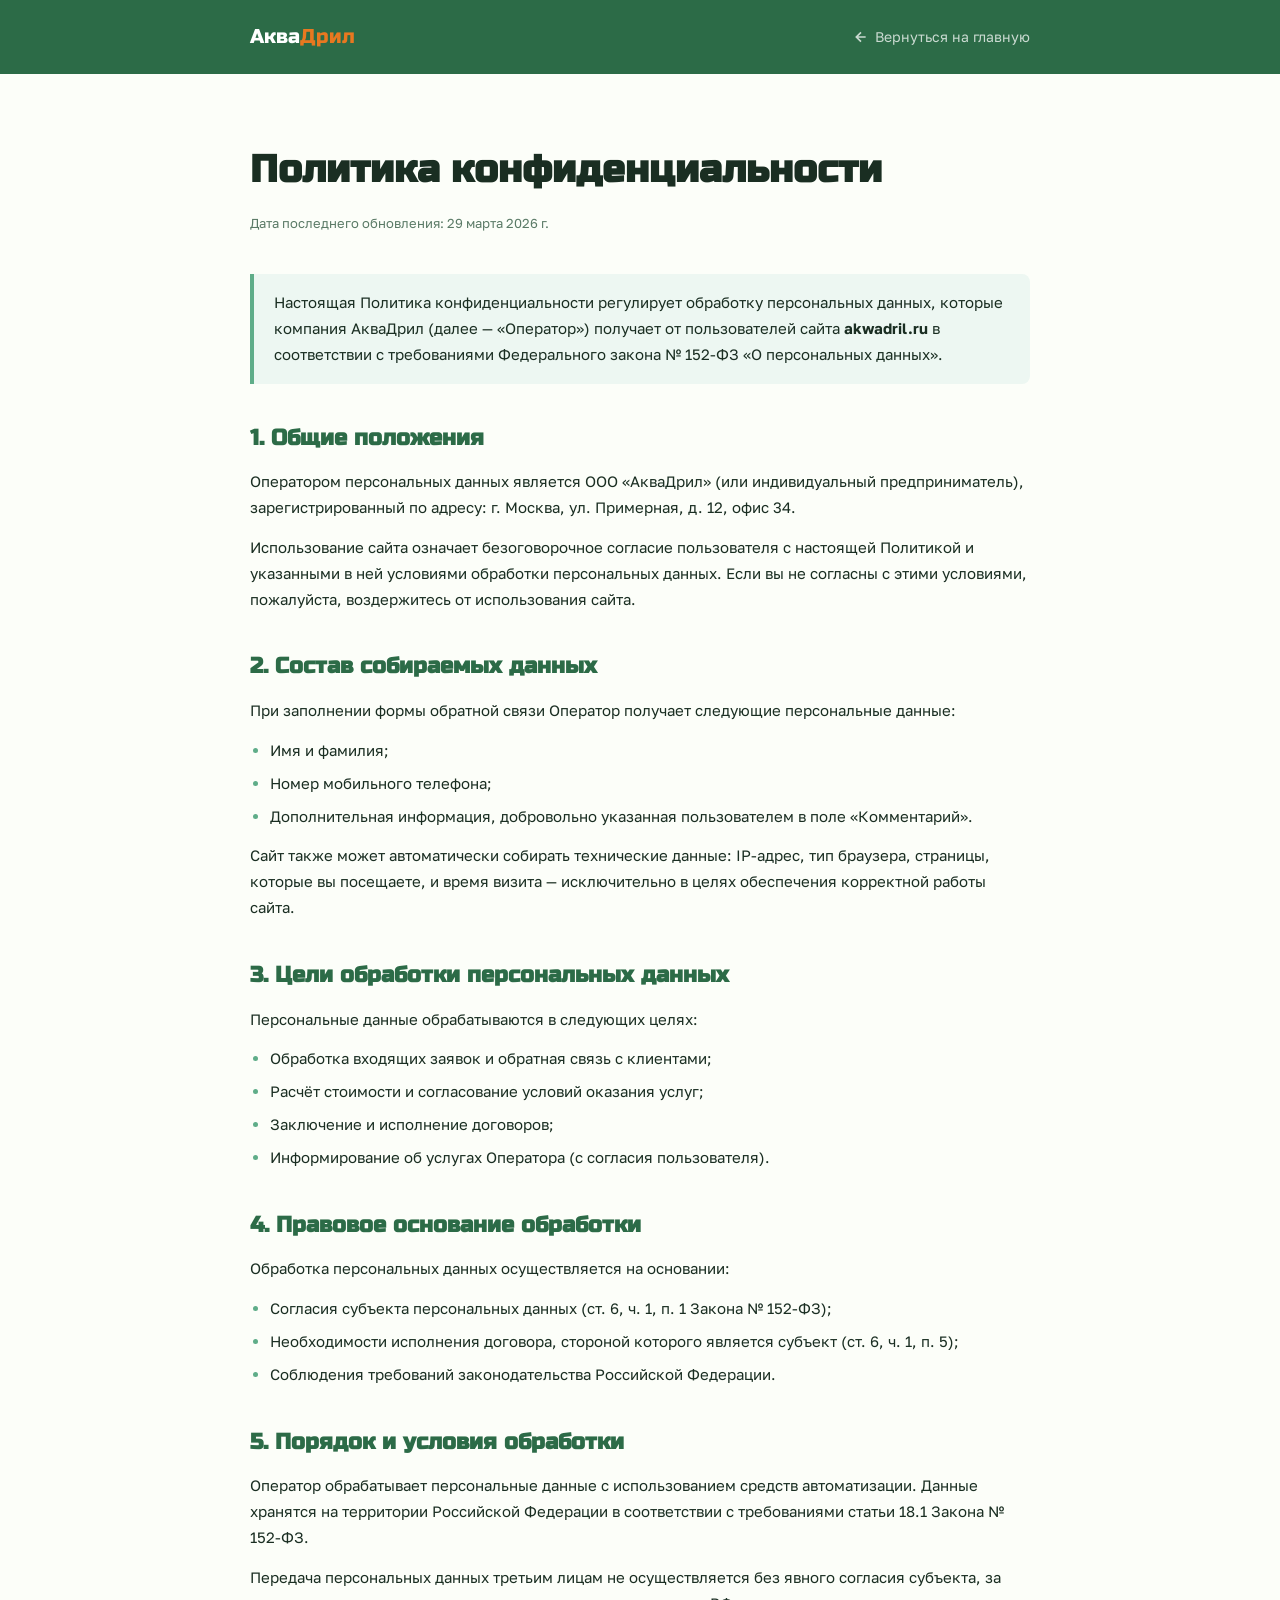
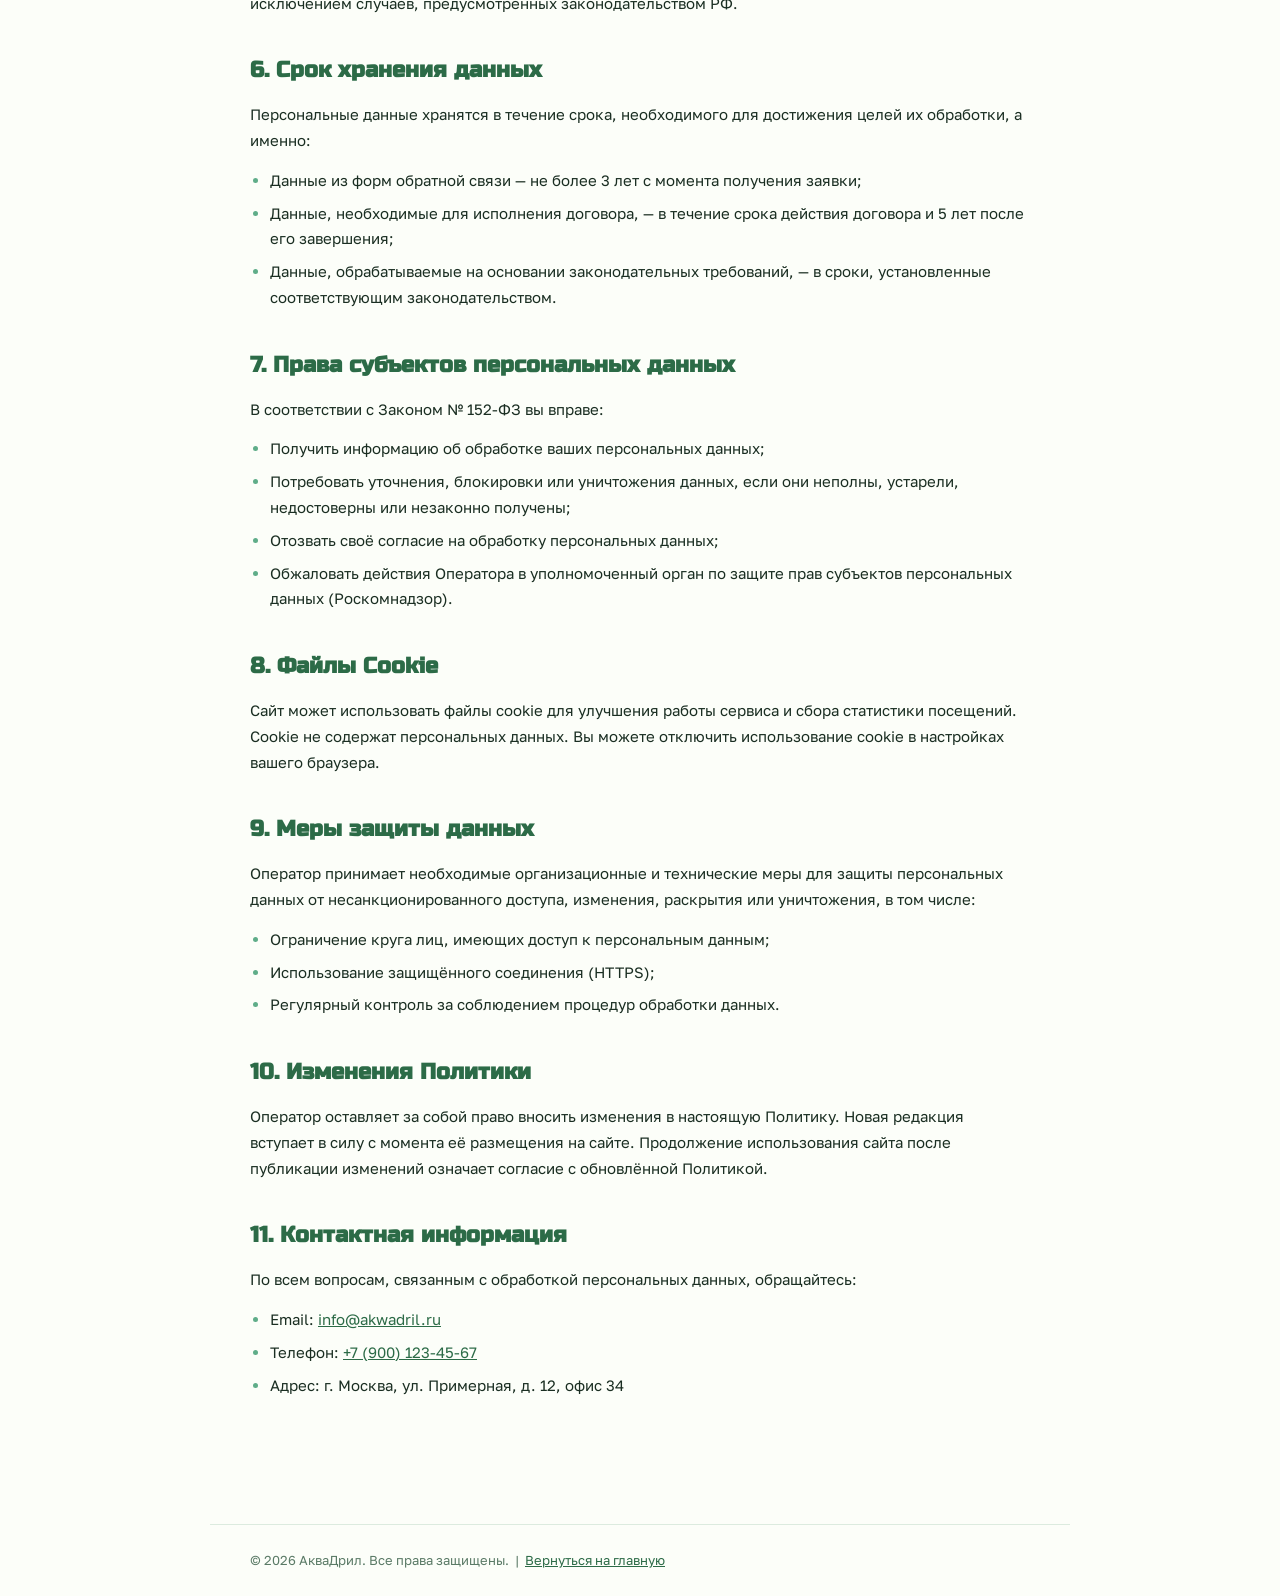
==== privacy.html @ 633daea2 "first commit" ====
<!DOCTYPE html>
<html lang="ru">
<head>
  <meta charset="UTF-8" />
  <meta name="viewport" content="width=device-width, initial-scale=1.0" />
  <title>Политика конфиденциальности — АкваДрил</title>
  <link rel="preconnect" href="https://fonts.googleapis.com" />
  <link rel="preconnect" href="https://fonts.gstatic.com" crossorigin />
  <link href="https://fonts.googleapis.com/css2?family=Russo+One&family=Golos+Text:wght@400;500;600;700&display=swap" rel="stylesheet" />
  <style>
    :root {
      --green:      #5FAD89;
      --green-dark: #2C6B47;
      --green-light:#EDF7F2;
      --orange:     #E87820;
      --text:       #1A2E22;
      --muted:      #5A7A66;
      --white:      #FCFEF9;
      --fh: 'Russo One', sans-serif;
      --fb: 'Golos Text', sans-serif;
    }
    *, *::before, *::after { box-sizing:border-box; margin:0; padding:0; }
    html { scroll-behavior:smooth; }
    body {
      font-family: var(--fb);
      font-size: clamp(15px,1.1vw,17px);
      line-height: 1.72;
      color: var(--text);
      background: var(--white);
    }
    a { color: var(--green-dark); text-decoration: underline; }
    a:hover { color: var(--green); }

    /* ── Header ── */
    .p-header {
      background: var(--green-dark);
      color: #fff;
      padding: 20px 0;
    }
    .p-header .inner {
      max-width: 860px;
      margin: 0 auto;
      padding: 0 clamp(16px,5vw,40px);
      display: flex;
      align-items: center;
      justify-content: space-between;
      gap: 16px;
      flex-wrap: wrap;
    }
    .logo {
      font-family: var(--fh);
      font-size: 20px;
      color: #fff;
      text-decoration: none;
    }
    .logo span { color: var(--orange); }
    .back-link {
      display: inline-flex;
      align-items: center;
      gap: 6px;
      color: rgba(255,255,255,.75);
      font-size: 14px;
      text-decoration: none;
      transition: color .2s;
    }
    .back-link:hover { color:#fff; }

    /* ── Content ── */
    .p-content {
      max-width: 860px;
      margin: 0 auto;
      padding: clamp(32px,6vw,64px) clamp(16px,5vw,40px);
    }
    .p-content h1 {
      font-family: var(--fh);
      font-size: clamp(24px,3.5vw,38px);
      color: var(--text);
      margin-bottom: 8px;
    }
    .p-content .updated {
      font-size: 13px;
      color: var(--muted);
      margin-bottom: 40px;
      display: block;
    }
    .p-content h2 {
      font-family: var(--fh);
      font-size: clamp(17px,2vw,22px);
      color: var(--green-dark);
      margin: 36px 0 12px;
    }
    .p-content p { margin-bottom: 14px; color: var(--text); }
    .p-content ul {
      padding-left: 20px;
      margin-bottom: 14px;
    }
    .p-content li { margin-bottom: 7px; }
    .p-content li::marker { color: var(--green); }
    .p-content strong { color: var(--text); }

    /* Highlight block */
    .notice {
      background: var(--green-light);
      border-left: 4px solid var(--green);
      border-radius: 0 8px 8px 0;
      padding: 16px 20px;
      margin: 24px 0;
      font-size: 15px;
    }

    /* ── Footer ── */
    .p-footer {
      border-top: 1px solid rgba(92,158,120,.2);
      margin-top: 48px;
      padding: 24px clamp(16px,5vw,40px);
      max-width: 860px;
      margin-left: auto;
      margin-right: auto;
      font-size: 13px;
      color: var(--muted);
    }
  </style>
</head>
<body>

  <header class="p-header">
    <div class="inner">
      <a href="index.html" class="logo">Аква<span>Дрил</span></a>
      <a href="index.html" class="back-link">
        <svg width="16" height="16" viewBox="0 0 24 24" fill="none" stroke="currentColor" stroke-width="2.5"><path d="M19 12H5M12 5l-7 7 7 7"/></svg>
        Вернуться на главную
      </a>
    </div>
  </header>

  <main class="p-content">

    <h1>Политика конфиденциальности</h1>
    <span class="updated">Дата последнего обновления: 29 марта 2026 г.</span>

    <div class="notice">
      Настоящая Политика конфиденциальности регулирует обработку персональных данных,
      которые компания АкваДрил (далее — «Оператор») получает от пользователей
      сайта <strong>akwadril.ru</strong> в соответствии с требованиями Федерального закона
      № 152-ФЗ «О персональных данных».
    </div>

    <h2>1. Общие положения</h2>
    <p>
      Оператором персональных данных является ООО «АкваДрил» (или индивидуальный предприниматель),
      зарегистрированный по адресу: г. Москва, ул. Примерная, д. 12, офис 34.
    </p>
    <p>
      Использование сайта означает безоговорочное согласие пользователя с настоящей Политикой
      и указанными в ней условиями обработки персональных данных. Если вы не согласны с этими
      условиями, пожалуйста, воздержитесь от использования сайта.
    </p>

    <h2>2. Состав собираемых данных</h2>
    <p>При заполнении формы обратной связи Оператор получает следующие персональные данные:</p>
    <ul>
      <li>Имя и фамилия;</li>
      <li>Номер мобильного телефона;</li>
      <li>Дополнительная информация, добровольно указанная пользователем в поле «Комментарий».</li>
    </ul>
    <p>
      Сайт также может автоматически собирать технические данные: IP-адрес, тип браузера,
      страницы, которые вы посещаете, и время визита — исключительно в целях обеспечения
      корректной работы сайта.
    </p>

    <h2>3. Цели обработки персональных данных</h2>
    <p>Персональные данные обрабатываются в следующих целях:</p>
    <ul>
      <li>Обработка входящих заявок и обратная связь с клиентами;</li>
      <li>Расчёт стоимости и согласование условий оказания услуг;</li>
      <li>Заключение и исполнение договоров;</li>
      <li>Информирование об услугах Оператора (с согласия пользователя).</li>
    </ul>

    <h2>4. Правовое основание обработки</h2>
    <p>
      Обработка персональных данных осуществляется на основании:
    </p>
    <ul>
      <li>Согласия субъекта персональных данных (ст. 6, ч. 1, п. 1 Закона № 152-ФЗ);</li>
      <li>Необходимости исполнения договора, стороной которого является субъект (ст. 6, ч. 1, п. 5);</li>
      <li>Соблюдения требований законодательства Российской Федерации.</li>
    </ul>

    <h2>5. Порядок и условия обработки</h2>
    <p>
      Оператор обрабатывает персональные данные с использованием средств автоматизации.
      Данные хранятся на территории Российской Федерации в соответствии с требованиями
      статьи 18.1 Закона № 152-ФЗ.
    </p>
    <p>
      Передача персональных данных третьим лицам не осуществляется без явного согласия
      субъекта, за исключением случаев, предусмотренных законодательством РФ.
    </p>

    <h2>6. Срок хранения данных</h2>
    <p>
      Персональные данные хранятся в течение срока, необходимого для достижения целей
      их обработки, а именно:
    </p>
    <ul>
      <li>Данные из форм обратной связи — не более 3 лет с момента получения заявки;</li>
      <li>Данные, необходимые для исполнения договора, — в течение срока действия договора
          и 5 лет после его завершения;</li>
      <li>Данные, обрабатываемые на основании законодательных требований, — в сроки,
          установленные соответствующим законодательством.</li>
    </ul>

    <h2>7. Права субъектов персональных данных</h2>
    <p>В соответствии с Законом № 152-ФЗ вы вправе:</p>
    <ul>
      <li>Получить информацию об обработке ваших персональных данных;</li>
      <li>Потребовать уточнения, блокировки или уничтожения данных, если они неполны,
          устарели, недостоверны или незаконно получены;</li>
      <li>Отозвать своё согласие на обработку персональных данных;</li>
      <li>Обжаловать действия Оператора в уполномоченный орган по защите прав субъектов
          персональных данных (Роскомнадзор).</li>
    </ul>

    <h2>8. Файлы Cookie</h2>
    <p>
      Сайт может использовать файлы cookie для улучшения работы сервиса и сбора
      статистики посещений. Cookie не содержат персональных данных. Вы можете
      отключить использование cookie в настройках вашего браузера.
    </p>

    <h2>9. Меры защиты данных</h2>
    <p>
      Оператор принимает необходимые организационные и технические меры для защиты
      персональных данных от несанкционированного доступа, изменения, раскрытия
      или уничтожения, в том числе:
    </p>
    <ul>
      <li>Ограничение круга лиц, имеющих доступ к персональным данным;</li>
      <li>Использование защищённого соединения (HTTPS);</li>
      <li>Регулярный контроль за соблюдением процедур обработки данных.</li>
    </ul>

    <h2>10. Изменения Политики</h2>
    <p>
      Оператор оставляет за собой право вносить изменения в настоящую Политику.
      Новая редакция вступает в силу с момента её размещения на сайте.
      Продолжение использования сайта после публикации изменений означает согласие
      с обновлённой Политикой.
    </p>

    <h2>11. Контактная информация</h2>
    <p>
      По всем вопросам, связанным с обработкой персональных данных, обращайтесь:
    </p>
    <ul>
      <li>Email: <a href="mailto:info@akwadril.ru">info@akwadril.ru</a></li>
      <li>Телефон: <a href="tel:+79001234567">+7 (900) 123-45-67</a></li>
      <li>Адрес: г. Москва, ул. Примерная, д. 12, офис 34</li>
    </ul>

  </main>

  <footer class="p-footer">
    <p>&copy; 2026 АкваДрил. Все права защищены. &nbsp;|&nbsp;
       <a href="index.html">Вернуться на главную</a>
    </p>
  </footer>

</body>
</html>
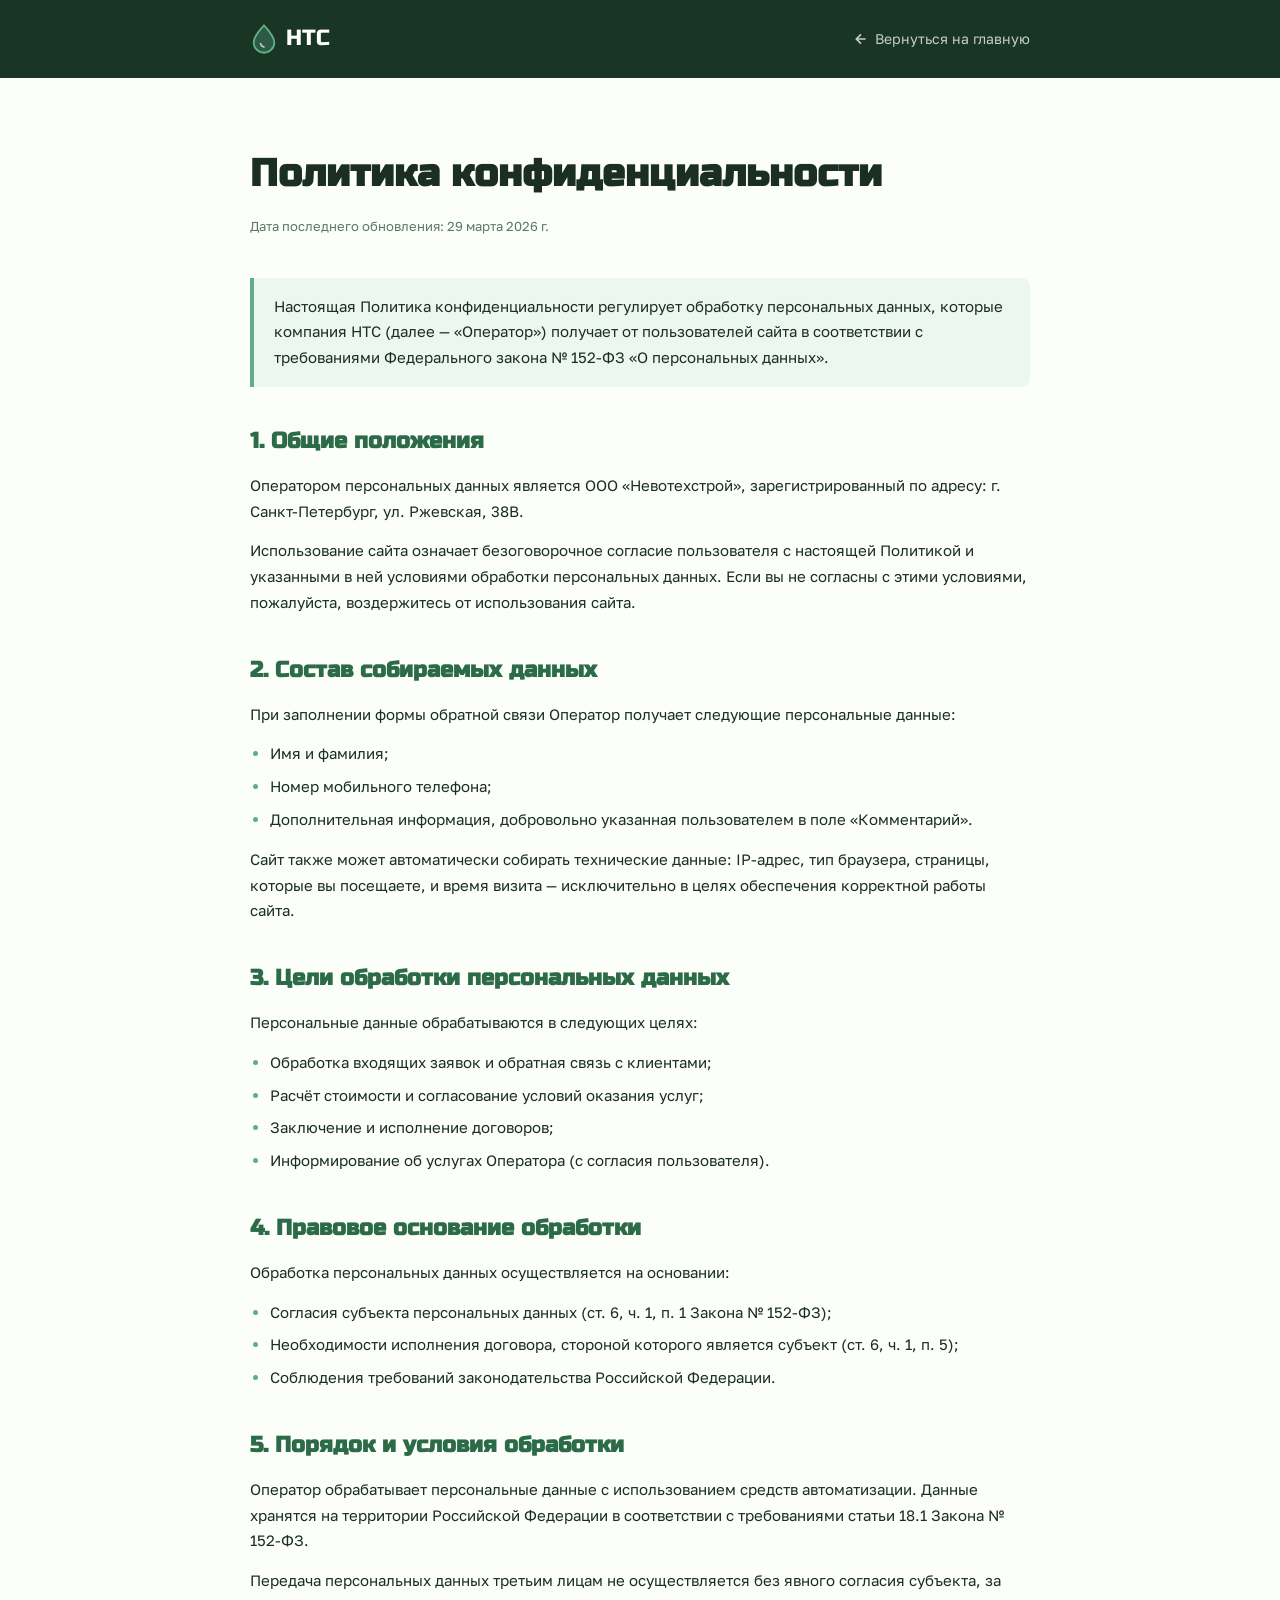
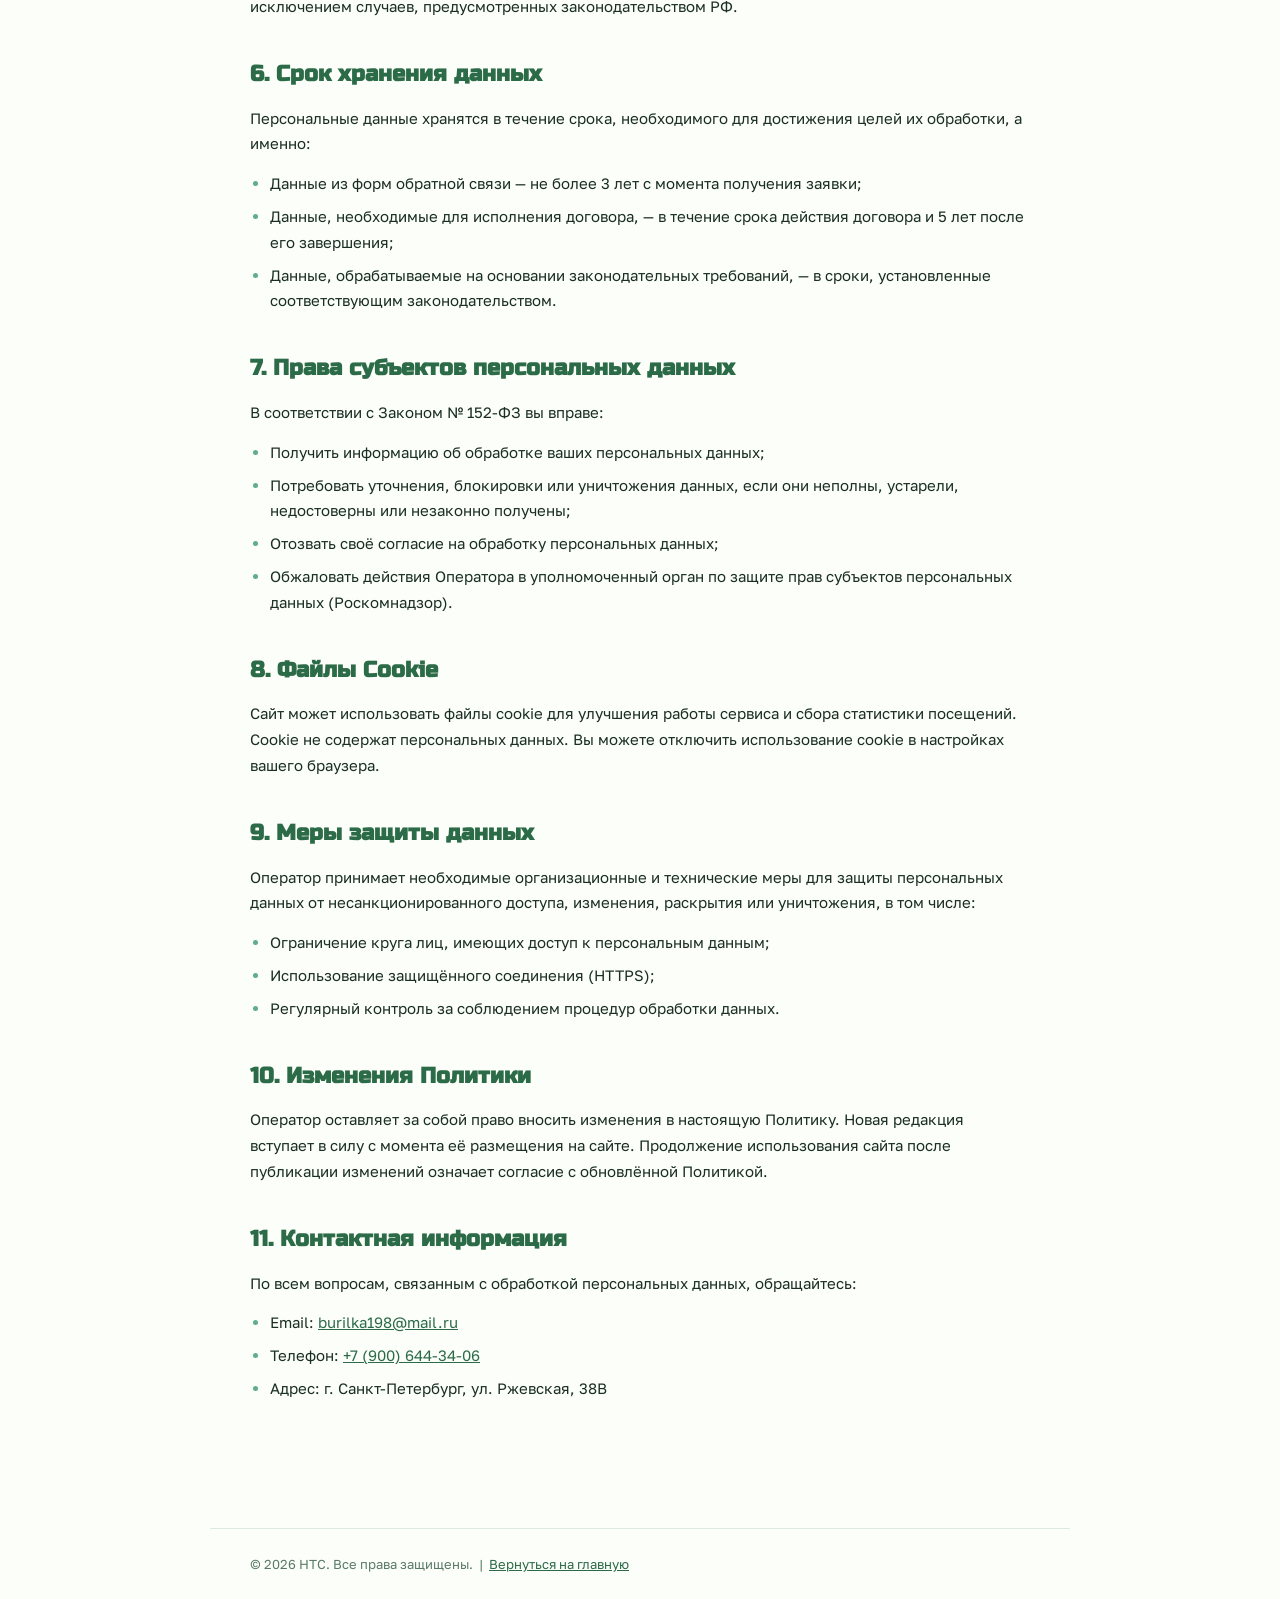
==== commit 70278b23: "в форме обратной связи, хедер футер правки" ====
--- a/privacy.html
+++ b/privacy.html
@@ -3,129 +3,24 @@
 <head>
   <meta charset="UTF-8" />
   <meta name="viewport" content="width=device-width, initial-scale=1.0" />
-  <title>Политика конфиденциальности — АкваДрил</title>
+  <title>Политика конфиденциальности — НТС</title>
   <link rel="preconnect" href="https://fonts.googleapis.com" />
   <link rel="preconnect" href="https://fonts.gstatic.com" crossorigin />
   <link href="https://fonts.googleapis.com/css2?family=Russo+One&family=Golos+Text:wght@400;500;600;700&display=swap" rel="stylesheet" />
-  <style>
-    :root {
-      --green:      #5FAD89;
-      --green-dark: #2C6B47;
-      --green-light:#EDF7F2;
-      --orange:     #E87820;
-      --text:       #1A2E22;
-      --muted:      #5A7A66;
-      --white:      #FCFEF9;
-      --fh: 'Russo One', sans-serif;
-      --fb: 'Golos Text', sans-serif;
-    }
-    *, *::before, *::after { box-sizing:border-box; margin:0; padding:0; }
-    html { scroll-behavior:smooth; }
-    body {
-      font-family: var(--fb);
-      font-size: clamp(15px,1.1vw,17px);
-      line-height: 1.72;
-      color: var(--text);
-      background: var(--white);
-    }
-    a { color: var(--green-dark); text-decoration: underline; }
-    a:hover { color: var(--green); }
-
-    /* ── Header ── */
-    .p-header {
-      background: var(--green-dark);
-      color: #fff;
-      padding: 20px 0;
-    }
-    .p-header .inner {
-      max-width: 860px;
-      margin: 0 auto;
-      padding: 0 clamp(16px,5vw,40px);
-      display: flex;
-      align-items: center;
-      justify-content: space-between;
-      gap: 16px;
-      flex-wrap: wrap;
-    }
-    .logo {
-      font-family: var(--fh);
-      font-size: 20px;
-      color: #fff;
-      text-decoration: none;
-    }
-    .logo span { color: var(--orange); }
-    .back-link {
-      display: inline-flex;
-      align-items: center;
-      gap: 6px;
-      color: rgba(255,255,255,.75);
-      font-size: 14px;
-      text-decoration: none;
-      transition: color .2s;
-    }
-    .back-link:hover { color:#fff; }
-
-    /* ── Content ── */
-    .p-content {
-      max-width: 860px;
-      margin: 0 auto;
-      padding: clamp(32px,6vw,64px) clamp(16px,5vw,40px);
-    }
-    .p-content h1 {
-      font-family: var(--fh);
-      font-size: clamp(24px,3.5vw,38px);
-      color: var(--text);
-      margin-bottom: 8px;
-    }
-    .p-content .updated {
-      font-size: 13px;
-      color: var(--muted);
-      margin-bottom: 40px;
-      display: block;
-    }
-    .p-content h2 {
-      font-family: var(--fh);
-      font-size: clamp(17px,2vw,22px);
-      color: var(--green-dark);
-      margin: 36px 0 12px;
-    }
-    .p-content p { margin-bottom: 14px; color: var(--text); }
-    .p-content ul {
-      padding-left: 20px;
-      margin-bottom: 14px;
-    }
-    .p-content li { margin-bottom: 7px; }
-    .p-content li::marker { color: var(--green); }
-    .p-content strong { color: var(--text); }
-
-    /* Highlight block */
-    .notice {
-      background: var(--green-light);
-      border-left: 4px solid var(--green);
-      border-radius: 0 8px 8px 0;
-      padding: 16px 20px;
-      margin: 24px 0;
-      font-size: 15px;
-    }
-
-    /* ── Footer ── */
-    .p-footer {
-      border-top: 1px solid rgba(92,158,120,.2);
-      margin-top: 48px;
-      padding: 24px clamp(16px,5vw,40px);
-      max-width: 860px;
-      margin-left: auto;
-      margin-right: auto;
-      font-size: 13px;
-      color: var(--muted);
-    }
-  </style>
+  <link rel="stylesheet" href="privacy.css" />
 </head>
 <body>
 
   <header class="p-header">
     <div class="inner">
-      <a href="index.html" class="logo">Аква<span>Дрил</span></a>
+      <a href="index.html" class="nav-logo">
+        <svg class="nav-logo-icon" viewBox="0 0 24 28" fill="none">
+          <path d="M12 2C12 2 3 11.5 3 17a9 9 0 0 0 18 0C21 11.5 12 2 12 2Z" fill="currentColor" opacity="0.3"/>
+          <path d="M12 2C12 2 3 11.5 3 17a9 9 0 0 0 18 0C21 11.5 12 2 12 2Z" stroke="currentColor" stroke-width="1.6" stroke-linejoin="round"/>
+          <path d="M9 18a4 4 0 0 0 3 3" stroke="white" stroke-width="1.4" stroke-linecap="round" opacity="0.7"/>
+        </svg>
+        НТС
+      </a>
       <a href="index.html" class="back-link">
         <svg width="16" height="16" viewBox="0 0 24 24" fill="none" stroke="currentColor" stroke-width="2.5"><path d="M19 12H5M12 5l-7 7 7 7"/></svg>
         Вернуться на главную
@@ -140,15 +35,14 @@
 
     <div class="notice">
       Настоящая Политика конфиденциальности регулирует обработку персональных данных,
-      которые компания АкваДрил (далее — «Оператор») получает от пользователей
-      сайта <strong>akwadril.ru</strong> в соответствии с требованиями Федерального закона
-      № 152-ФЗ «О персональных данных».
+      которые компания НТС (далее — «Оператор») получает от пользователей сайта
+      в соответствии с требованиями Федерального закона № 152-ФЗ «О персональных данных».
     </div>
 
     <h2>1. Общие положения</h2>
     <p>
-      Оператором персональных данных является ООО «АкваДрил» (или индивидуальный предприниматель),
-      зарегистрированный по адресу: г. Москва, ул. Примерная, д. 12, офис 34.
+      Оператором персональных данных является ООО «Невотехстрой»,
+      зарегистрированный по адресу: г. Санкт-Петербург, ул. Ржевская, 38В.
     </p>
     <p>
       Использование сайта означает безоговорочное согласие пользователя с настоящей Политикой
@@ -255,15 +149,15 @@
       По всем вопросам, связанным с обработкой персональных данных, обращайтесь:
     </p>
     <ul>
-      <li>Email: <a href="mailto:info@akwadril.ru">info@akwadril.ru</a></li>
-      <li>Телефон: <a href="tel:+79001234567">+7 (900) 123-45-67</a></li>
-      <li>Адрес: г. Москва, ул. Примерная, д. 12, офис 34</li>
+      <li>Email: <a href="mailto:burilka198@mail.ru">burilka198@mail.ru</a></li>
+      <li>Телефон: <a href="tel:+79006443406">+7 (900) 644-34-06</a></li>
+      <li>Адрес: г. Санкт-Петербург, ул. Ржевская, 38В</li>
     </ul>
 
   </main>
 
   <footer class="p-footer">
-    <p>&copy; 2026 АкваДрил. Все права защищены. &nbsp;|&nbsp;
+    <p>&copy; 2026 НТС. Все права защищены. &nbsp;|&nbsp;
        <a href="index.html">Вернуться на главную</a>
     </p>
   </footer>
--- a/privacy.css
+++ b/privacy.css
@@ -0,0 +1,156 @@
+:root {
+  --green: #5FAD89;
+  --green-dark: #2C6B47;
+  --green-light: #EDF7F2;
+  --orange: #E87820;
+  --text: #1A2E22;
+  --muted: #5A7A66;
+  --white: #FCFEF9;
+  --fh: 'Russo One', sans-serif;
+  --fb: 'Golos Text', sans-serif;
+}
+
+*, *::before, *::after {
+  box-sizing: border-box;
+  margin: 0;
+  padding: 0;
+}
+
+html { scroll-behavior: smooth; }
+
+body {
+  font-family: var(--fb);
+  font-size: clamp(15px, 1.1vw, 17px);
+  line-height: 1.72;
+  color: var(--text);
+  background: var(--white);
+}
+
+a {
+  color: var(--green-dark);
+  text-decoration: underline;
+}
+
+a:hover { color: var(--green); }
+
+.p-header {
+  background: rgba(18,48,30,.97);
+  color: #fff;
+  padding: 20px 0;
+}
+
+.p-header .inner {
+  max-width: 860px;
+  margin: 0 auto;
+  padding: 0 clamp(16px, 5vw, 40px);
+  display: flex;
+  align-items: center;
+  justify-content: space-between;
+  gap: 16px;
+  flex-wrap: wrap;
+}
+
+.nav-logo {
+  display: flex;
+  align-items: center;
+  gap: 8px;
+  font-family: var(--fh);
+  font-size: 22px;
+  color: #fff;
+  text-decoration: none;
+  flex-shrink: 0;
+}
+
+.nav-logo:hover { color: #fff; }
+
+.nav-logo span { color: var(--orange); }
+
+.nav-logo-icon {
+  width: 28px;
+  height: 32px;
+  color: var(--green);
+  flex-shrink: 0;
+}
+
+.back-link {
+  display: inline-flex;
+  align-items: center;
+  gap: 6px;
+  color: rgba(255, 255, 255, 0.75);
+  font-size: 14px;
+  text-decoration: none;
+  transition: color 0.2s;
+}
+
+.back-link:hover { color: #fff; }
+
+.p-content {
+  max-width: 860px;
+  margin: 0 auto;
+  padding: clamp(32px, 6vw, 64px) clamp(16px, 5vw, 40px);
+}
+
+.p-content h1 {
+  font-family: var(--fh);
+  font-size: clamp(24px, 3.5vw, 38px);
+  color: var(--text);
+  margin-bottom: 8px;
+}
+
+.p-content .updated {
+  font-size: 13px;
+  color: var(--muted);
+  margin-bottom: 40px;
+  display: block;
+}
+
+.p-content h2 {
+  font-family: var(--fh);
+  font-size: clamp(17px, 2vw, 22px);
+  color: var(--green-dark);
+  margin: 36px 0 12px;
+}
+
+.p-content p {
+  margin-bottom: 14px;
+  color: var(--text);
+}
+
+.p-content ul {
+  padding-left: 20px;
+  margin-bottom: 14px;
+}
+
+.p-content li { margin-bottom: 7px; }
+
+.p-content li::marker { color: var(--green); }
+
+.p-content strong { color: var(--text); }
+
+.notice {
+  background: var(--green-light);
+  border-left: 4px solid var(--green);
+  border-radius: 0 8px 8px 0;
+  padding: 16px 20px;
+  margin: 24px 0;
+  font-size: 15px;
+}
+
+.p-footer {
+  border-top: 1px solid rgba(92, 158, 120, 0.2);
+  margin-top: 48px;
+  padding: 24px clamp(16px, 5vw, 40px);
+  max-width: 860px;
+  margin-left: auto;
+  margin-right: auto;
+  font-size: 13px;
+  color: var(--muted);
+}
+
+@media (max-width: 360px) {
+  .nav-logo { font-size: 18px; }
+  .nav-logo-icon {
+    width: 22px;
+    height: 26px;
+  }
+}
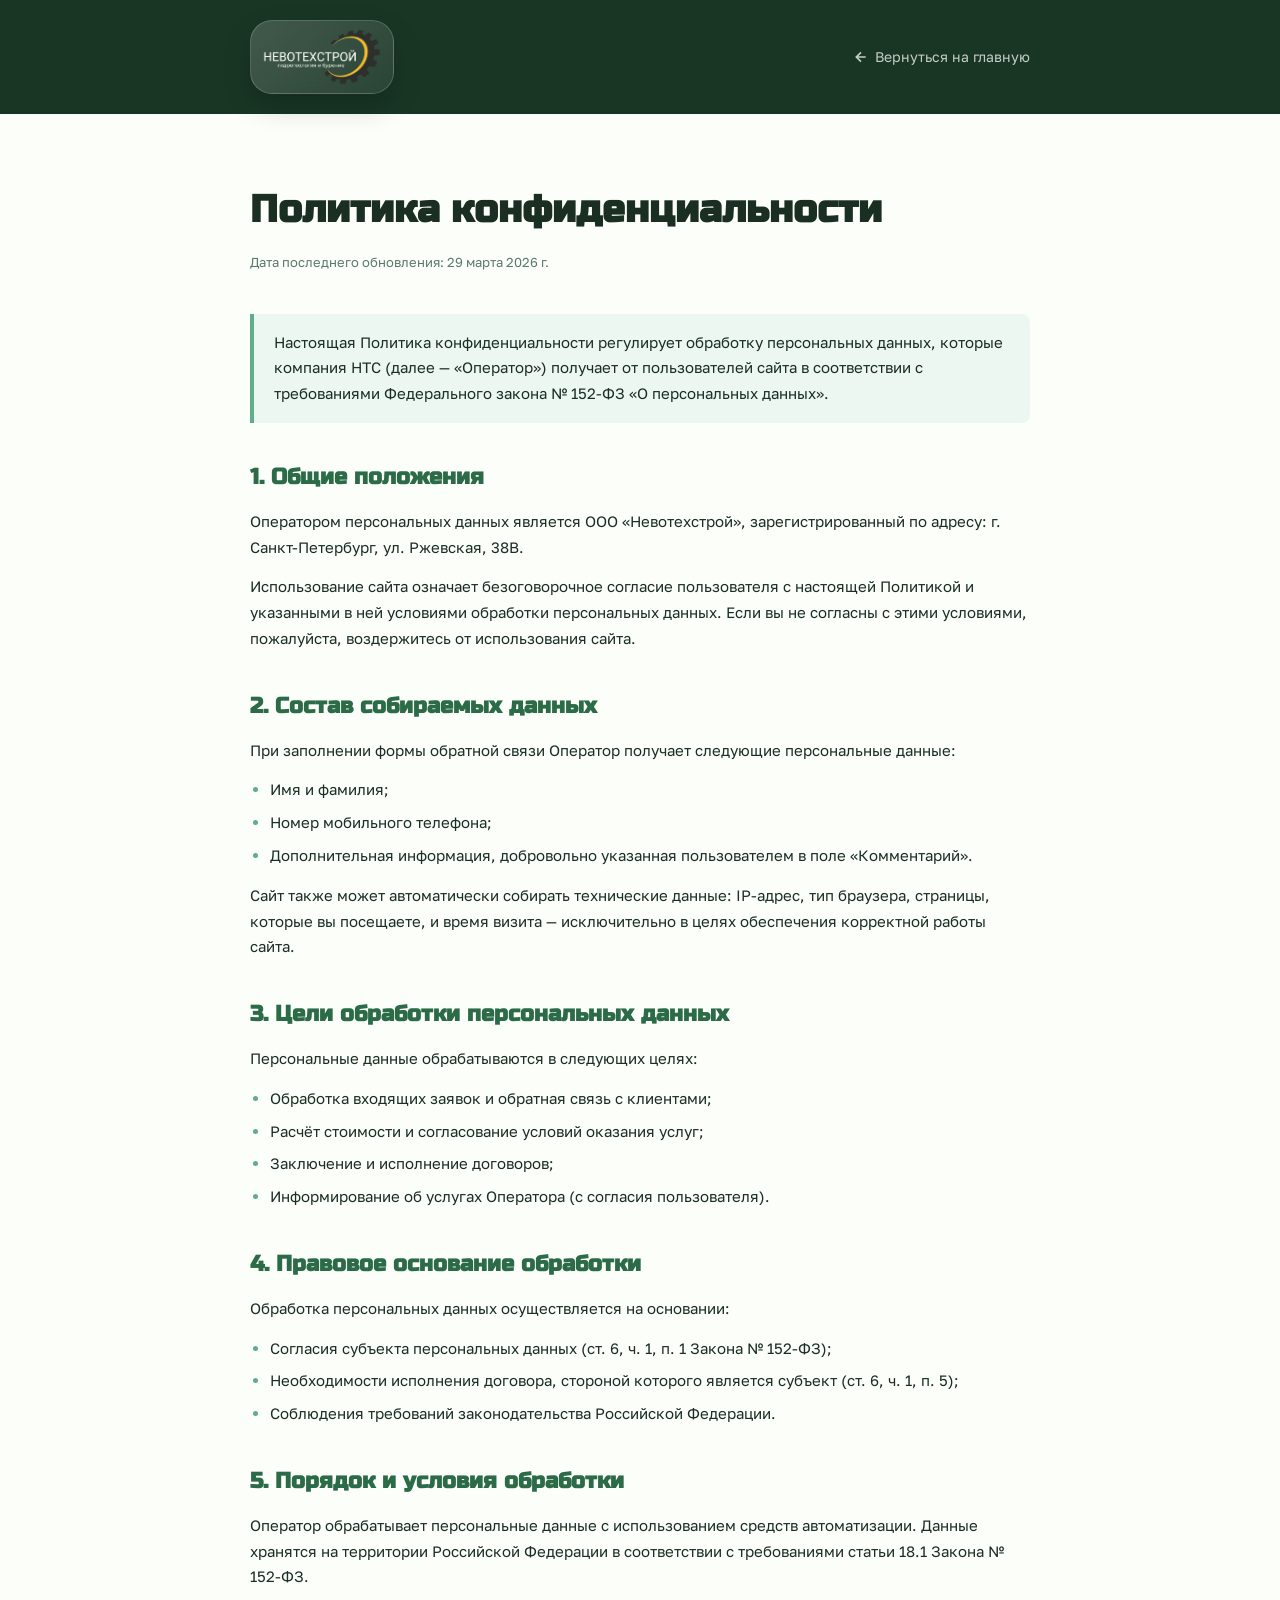
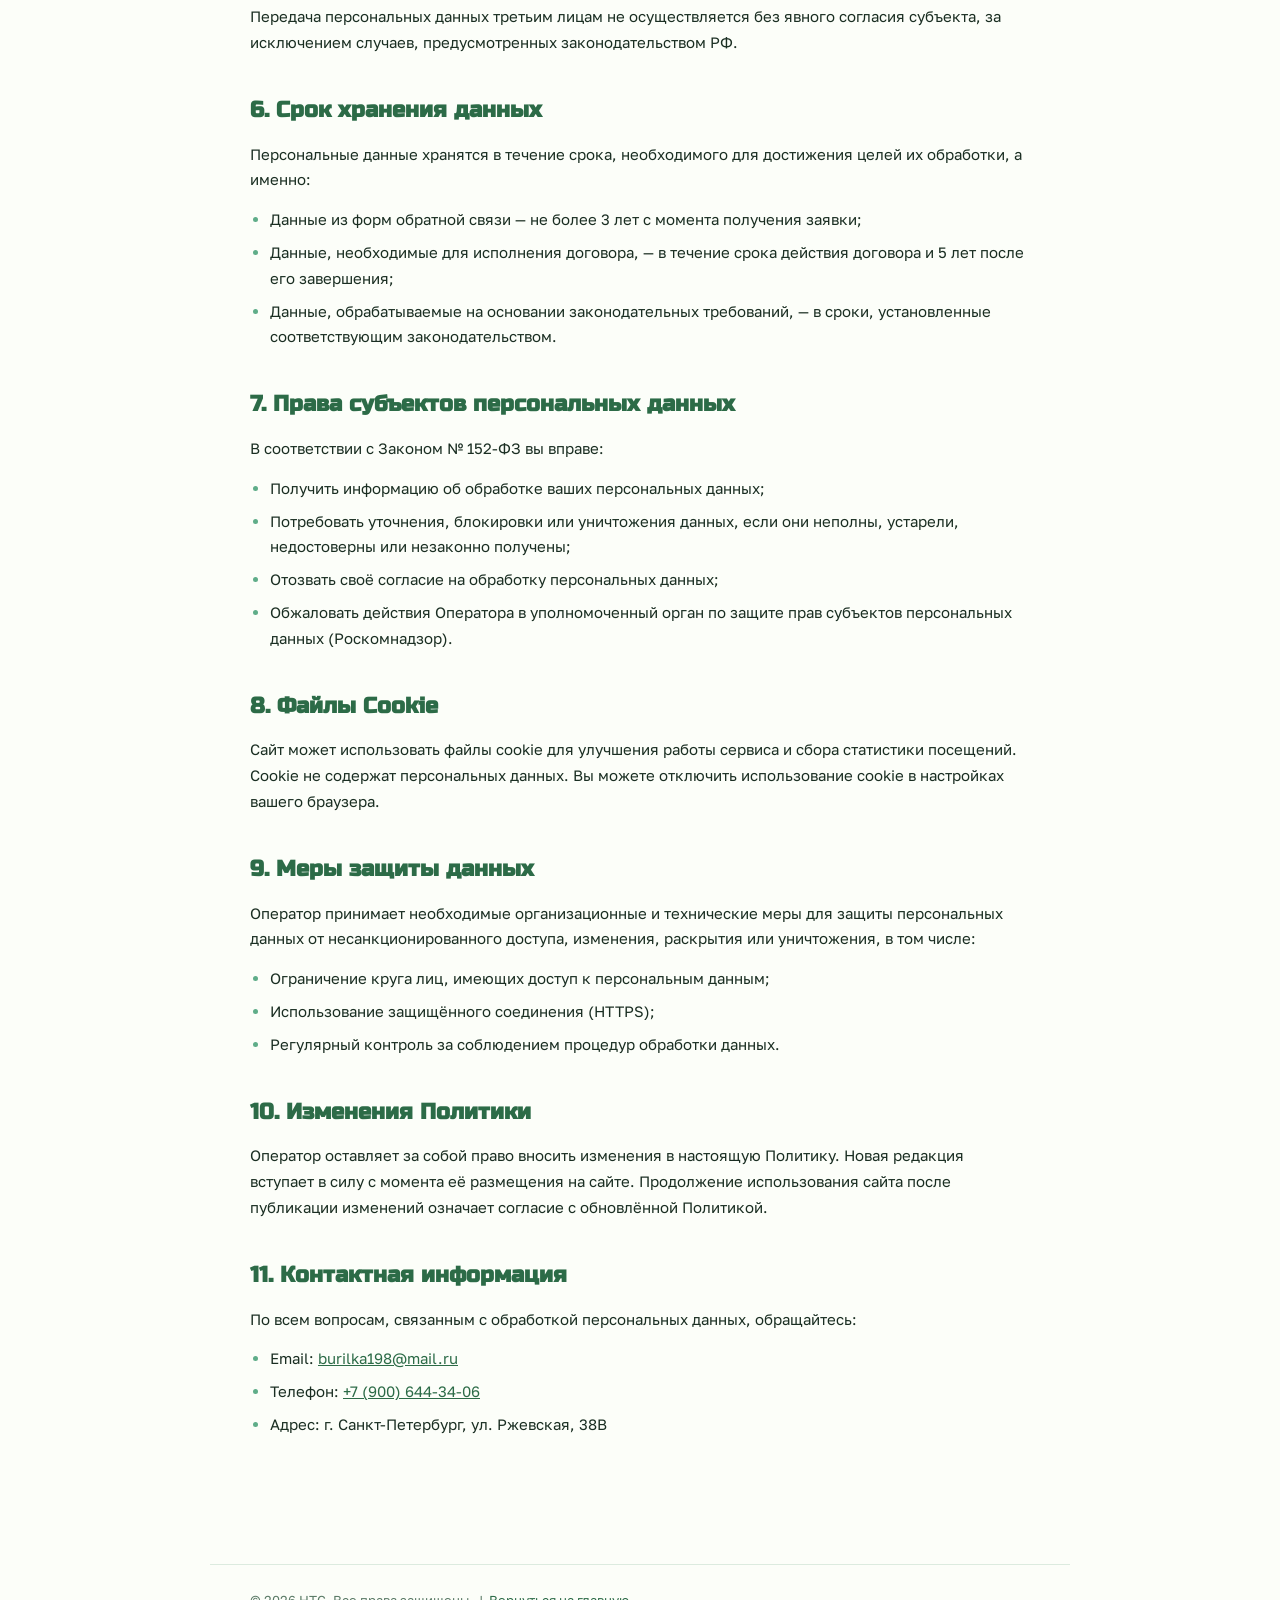
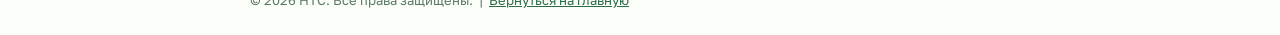
==== commit 919a3fe3: "новый лого" ====
--- a/privacy.html
+++ b/privacy.html
@@ -8,18 +8,16 @@
   <link rel="preconnect" href="https://fonts.gstatic.com" crossorigin />
   <link href="https://fonts.googleapis.com/css2?family=Russo+One&family=Golos+Text:wght@400;500;600;700&display=swap" rel="stylesheet" />
   <link rel="stylesheet" href="privacy.css" />
+  <link rel="stylesheet" href="brand.css" />
 </head>
 <body>
 
   <header class="p-header">
     <div class="inner">
-      <a href="index.html" class="nav-logo">
-        <svg class="nav-logo-icon" viewBox="0 0 24 28" fill="none">
-          <path d="M12 2C12 2 3 11.5 3 17a9 9 0 0 0 18 0C21 11.5 12 2 12 2Z" fill="currentColor" opacity="0.3"/>
-          <path d="M12 2C12 2 3 11.5 3 17a9 9 0 0 0 18 0C21 11.5 12 2 12 2Z" stroke="currentColor" stroke-width="1.6" stroke-linejoin="round"/>
-          <path d="M9 18a4 4 0 0 0 3 3" stroke="white" stroke-width="1.4" stroke-linecap="round" opacity="0.7"/>
-        </svg>
-        НТС
+      <a href="index.html" class="nav-logo" aria-label="Невотехстрой">
+        <span class="nav-logo-badge">
+          <img src="./images/logo.webp" class="nav-logo-image" alt="Невотехстрой" decoding="async" />
+        </span>
       </a>
       <a href="index.html" class="back-link">
         <svg width="16" height="16" viewBox="0 0 24 24" fill="none" stroke="currentColor" stroke-width="2.5"><path d="M19 12H5M12 5l-7 7 7 7"/></svg>
--- a/privacy.css
+++ b/privacy.css
@@ -48,28 +48,6 @@
   justify-content: space-between;
   gap: 16px;
   flex-wrap: wrap;
-}
-
-.nav-logo {
-  display: flex;
-  align-items: center;
-  gap: 8px;
-  font-family: var(--fh);
-  font-size: 22px;
-  color: #fff;
-  text-decoration: none;
-  flex-shrink: 0;
-}
-
-.nav-logo:hover { color: #fff; }
-
-.nav-logo span { color: var(--orange); }
-
-.nav-logo-icon {
-  width: 28px;
-  height: 32px;
-  color: var(--green);
-  flex-shrink: 0;
 }
 
 .back-link {
@@ -146,11 +124,3 @@
   font-size: 13px;
   color: var(--muted);
 }
-
-@media (max-width: 360px) {
-  .nav-logo { font-size: 18px; }
-  .nav-logo-icon {
-    width: 22px;
-    height: 26px;
-  }
-}
--- a/brand.css
+++ b/brand.css
@@ -0,0 +1,47 @@
+.nav-logo {
+  display: inline-flex;
+  align-items: center;
+  text-decoration: none;
+  flex-shrink: 0;
+}
+
+.nav-logo-badge {
+  display: inline-flex;
+  align-items: center;
+  justify-content: center;
+  padding: 6px 10px;
+  border-radius: 22px;
+  background: linear-gradient(135deg, rgba(255, 255, 255, 0.18), rgba(255, 255, 255, 0.08));
+  border: 1px solid rgba(255, 255, 255, 0.18);
+  box-shadow: 0 12px 28px rgba(0, 0, 0, 0.2);
+  backdrop-filter: blur(10px);
+  transition: transform 0.22s ease, border-color 0.22s ease, box-shadow 0.22s ease, background 0.22s ease;
+}
+
+.nav-logo:hover .nav-logo-badge {
+  transform: translateY(-1px);
+  border-color: rgba(232, 120, 32, 0.55);
+  background: linear-gradient(135deg, rgba(255, 255, 255, 0.24), rgba(255, 255, 255, 0.1));
+  box-shadow: 0 14px 30px rgba(0, 0, 0, 0.24);
+}
+
+.nav-logo-image {
+  display: block;
+  width: clamp(96px, 10vw, 122px);
+  height: auto;
+}
+
+.footer-brand .nav-logo {
+  margin-bottom: 14px;
+}
+
+@media (max-width: 360px) {
+  .nav-logo-badge {
+    padding: 5px 8px;
+    border-radius: 18px;
+  }
+
+  .nav-logo-image {
+    width: 92px;
+  }
+}
